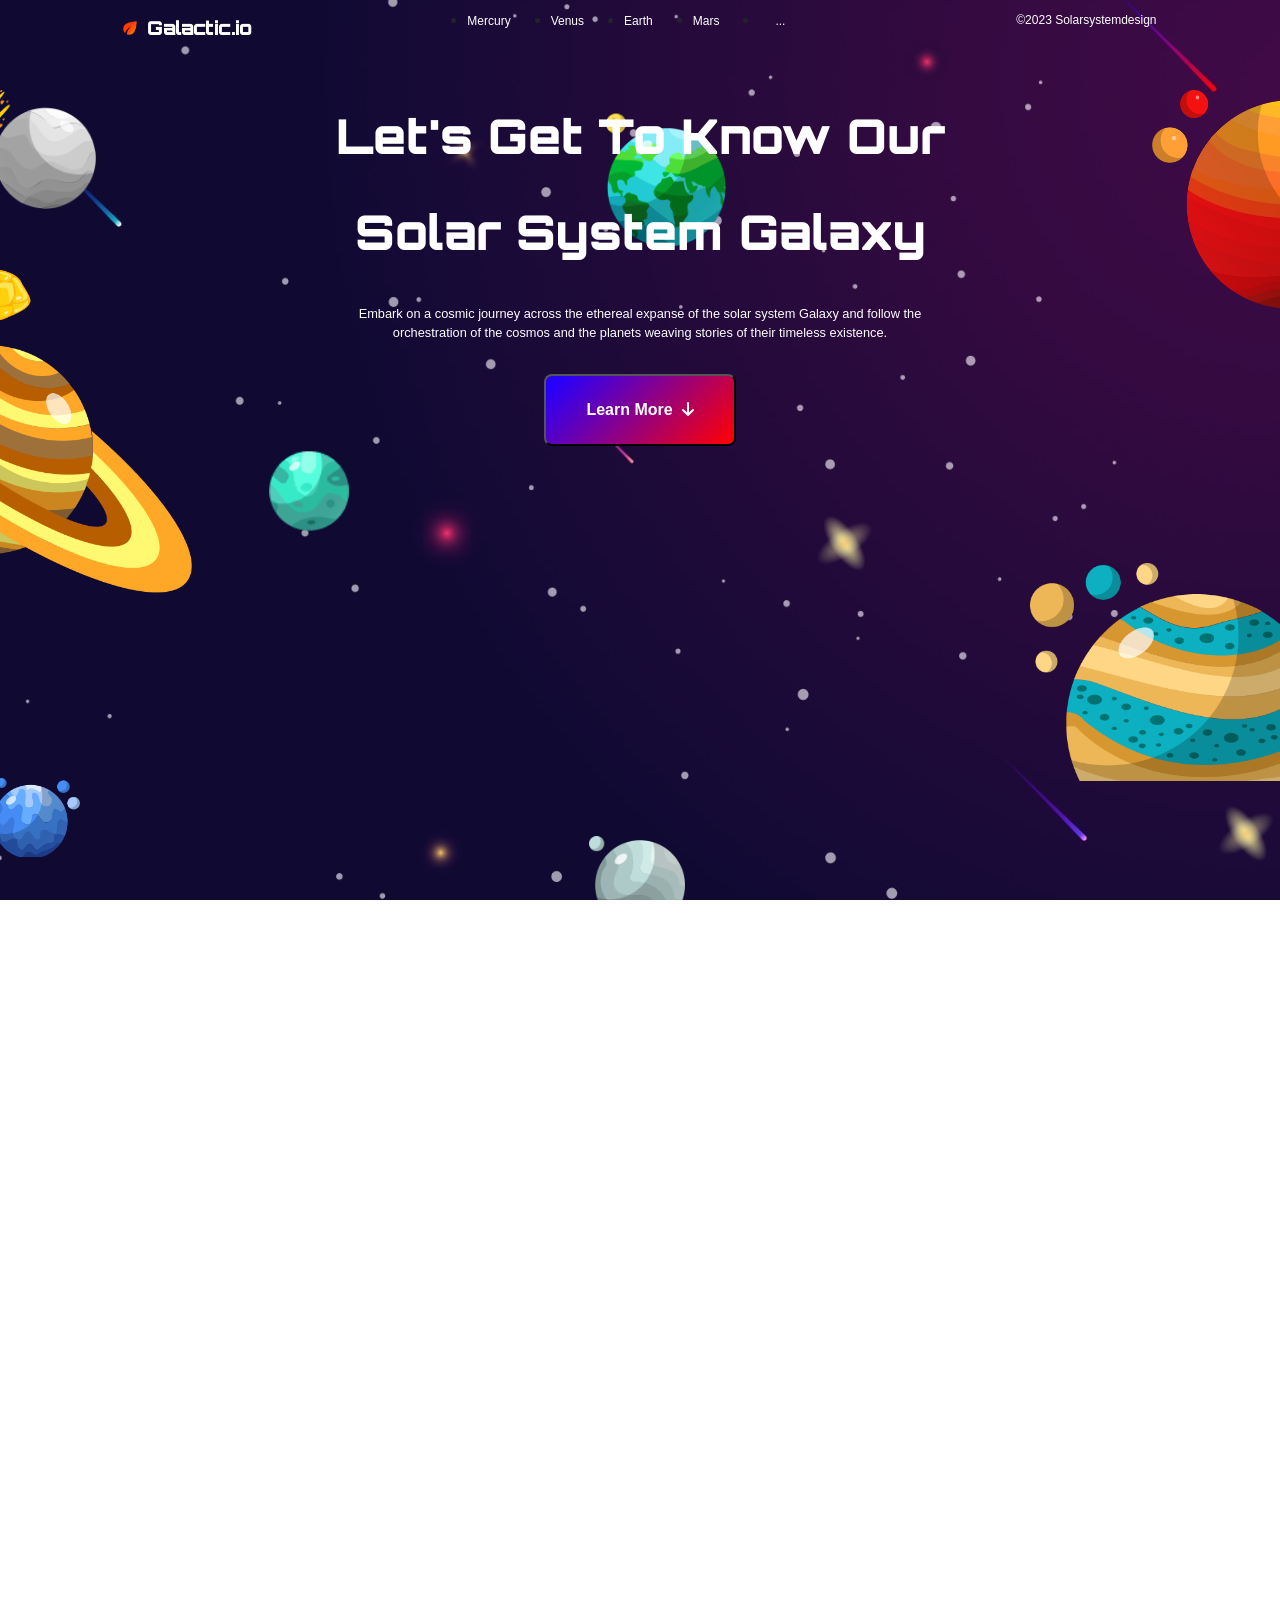
==== gdsc_project/index.html @ fe98d724 "Add files via upload" ====
<!DOCTYPE html>
<html lang="en">
<head>
    <meta charset="UTF-8">
    <meta name="viewport" content="width=device-width, initial-scale=1.0">
    <link rel="stylesheet" href="styles.css">
    <link rel="icon" href="logo.png">
    <!-- Required meta tags -->
    <meta charset="utf-8">
    <meta name="viewport" content="width=device-width, initial-scale=1, shrink-to-fit=no">
    <link
      href="https://fonts.googleapis.com/css?family=Orbitron"
      rel="stylesheet"/>
    <!-- Bootstrap CSS -->
    <link rel="stylesheet" href="https://stackpath.bootstrapcdn.com/bootstrap/4.3.1/css/bootstrap.min.css" integrity="sha384-ggOyR0iXCbMQv3Xipma34MD+dH/1fQ784/j6cY/iJTQUOhcWr7x9JvoRxT2MZw1T" crossorigin="anonymous">
    <link rel="stylesheet" href="https://cdnjs.cloudflare.com/ajax/libs/font-awesome/6.6.0/css/all.min.css" integrity="sha512-Kc323vGBEqzTmouAECnVceyQqyqdsSiqLQISBL29aUW4U/M7pSPA/gEUZQqv1cwx4OnYxTxve5UMg5GT6L4JJg==" crossorigin="anonymous" referrerpolicy="no-referrer" />
    <title>Galactic.io</title>
</head>
<body>
    <div class="container-fluid p-0">
        <div class="hero">
            <div class="header">
                <header>
                    <div class="navbar">
                        <nav class="navbar2">
                            <div class="logo">
                                <img src="logo.png" width="14" height="14" alt="">
                                <span id="navbar-brand">
                                    Galactic.io
                                </span>
                            </div>
                            <div class="nav-links2">
                                <ul class="nav-links">
                                    <li><a href="#mercury">Mercury</a></li>
                                    <li><a href="#venus">Venus</a></li>
                                    <li><a href="#earth">Earth</a></li>
                                    <li><a href="#mars">Mars</a></li>
                                    <li class="dropdown">
                                        <a href="#" class="dropbtn">...</a>
                                        <div class="dropdown-content">
                                            <a href="#jupiter">Jupiter</a>
                                            <a href="#saturn">Saturn</a>
                                            <a href="#uranus">Uranus</a>
                                            <a href="#Neptune">Neptune</a>
                                        </div>
                                    </li>
                                </ul>
                            </div>
                            <div class="nav-text">
                                <p>©2023 Solarsystemdesign</p>
                            </div>   
                        </nav>
                    </div>
                </header>
            </div>
            <div class="hero-content">
                <div class="middle-box">
                    <h1>Let's Get To Know Our Solar System Galaxy</h1>
                    <p>Embark on a cosmic journey across the ethereal expanse of the solar system Galaxy and follow the orchestration of the cosmos and the planets weaving stories of their timeless existence.
                    </p>
                </div>
                <button id="learn-more">
                    <a href="#sun">Learn More &nbsp;<i class="fa-solid fa-arrow-down"></i></a>
                </button>
            </div>
            <img src="../gdsc_project/hero_images/hero-mercury.png" alt="" class=" planet hero-mercury">
            <img src="../gdsc_project/hero_images/hero-saturn.png" alt="" class="planet hero-saturn">
            <img src="../gdsc_project/hero_images/hero-neptune.png" alt="" class="planet hero-neptune">
            <img src="../gdsc_project/hero_images/hero-venus.png" alt="" class="planet hero-venus">
            <img src="../gdsc_project/hero_images/hero-jupiter.png" alt="" class=" planet hero-jupiter">
            <img src="../gdsc_project/hero_images/hero-earth.png" alt="" class=" planet hero-earth">
            <img src="../gdsc_project/hero_images/hero-moon.png" alt="" class=" planet hero-moon">
            <img src="../gdsc_project/hero_images/hero-uranus.png" alt="" class="planet hero-uranus">
        </div>
        <div class="sun" id="sun">
            <div class="sun-content">
                <div class="sunimg">
                    <img src="../gdsc_project/sun/sun.png" alt="" id="sun-image">
                </div>
                <div class="sun-text">
                    <h1>.Sun</h1>

                    <p>The Sun is a huge, glowing ball of hot plasma at the centre of our solar system and provides the vital energy needed for life on Earth. This energy radiates outward in the form of light and heat, providing warmth and light to the entire solar system.</p>

                    <div class="suncards">
                        <div class="sun-card1">
                            <div class="suncard1img">
                                <img src="../gdsc_project/sun/suncard1img.png" alt="">
                            </div>
                            <div class="suncard1text">
                                <h5>Diameter</h5>
                                <h2>870,000 Miles </h2>
                            </div>
                        </div>
                        <div class="sun-card2">
                            <div class="suncard2img">
                                <img src="../gdsc_project/sun/suncard2img.png" alt="">
                            </div>
                            <div class="suncard2text">
                                <h5>Temperature</h5>
                                <h2> <i class="fa-solid fa-plus-minus"></i> 5,500° Celsius</h2>
    
                        </div>
                    </div>
                </div>
            </div>
        </div>

        <div class="mercury" id="mercury">
            <div class="mercury-img">
                <img src="../gdsc_project/mercury/mercury.png" alt="" id="merc_img">
            </div>
            <div class="mercury-content">
                <div class="merc-text">
                    <h1>1. Mercury</h1>
                    <p>Mercury is the closest planet to the Sun and is known for its extreme temperatures and barren, rocky surface. It is one of the four terrestrial planets in our solar system, characterized by their solid, rocky composition.</p>
                </div>
                <div class="merc-cards">
                    <div class="merc-card1">
                        <div class="merc-card1-img">
                            <img src="../gdsc_project/mercury/donut_large.png" alt="">
                        </div>
                        <div class="merc-card1-text">
                            <h5>Diameter</h5>
                            <h2> 3,032 </h2>
                            <h2> Miles </h2>
                        </div>
                    </div>
                    <div class="merc-card2">
                        <div class="merc-card1-img">
                            <img src="../gdsc_project/mercury/temp.png" alt="">
                        </div>
                        <div class="merc-card1-text">
                            <h5>Day Time Temperature</h5>
                            <h2><i class="fa-solid fa-plus-minus"></i> 430°</h2>
                            <h2> Celsius </h2>
                        </div>
                    </div>
                    <div class="merc-card3">
                        <div class="merc-card1-img">
                            <img src="../gdsc_project/mercury/night temp.png" alt="">
                        </div>
                        <div class="merc-card1-text">
                            <h5>Night Time Temperature</h5>
                            <h2>-180°</h2>
                            <h2> Celsius </h2>
                        </div>
                    </div>
                </div>
            </div>
        </div>
        <div class="venus" id="venus">
            <div class="venus-content">
                <div class="venus-text">
                    <h1>2. Venus</h1>
                    <p>Venus is often referred to as Earth's "sister planet" due to its similar size and composition, but it stands out with its extremely inhospitable environment</p>
                </div>
                <div class="venus-cards">
                    <div class="venus-card1">
                        <div class="venus-card1-img">
                            <img src="../gdsc_project/venus/donut_large.png" alt="">
                        </div>
                         <div class="venus-card1-text">
                            <h5>Diameter</h5>
                            <h2> 3,032 </h2>
                            <h2> Miles </h2>
                        </div>
                    </div>
                        <div class="venus-card2">
                            <div class="venus-card1-img">
                                <img src="../gdsc_project/venus/temp.png" alt="">
                            </div>
                            <div class="venus-card1-text">
                                <h5>Day Time Temperature</h5>
                                <h2><i class="fa-solid fa-plus-minus"></i> 430°</h2>
                                <h2> Celsius </h2>
                            </div>
                        </div>
                </div>
            </div>
            <div class="venusimg">
                <img src="../gdsc_project/venus/Venus.png" alt="" id="venus-img">
            </div>
        </div>
        <div class="earth" id="earth">
            <div class="earth-upper">
                <div class="earth-text">
                    <h1>3.Earth</h1>
                    <p>Earth is the third planet from the Sun and the only known planet to support life. Earth is the only planet known to harbor life. It's a diverse and dynamic world with a wide range of ecosystems, climates, and geological features.</p>
                </div>
                <div class="earth-card">
                    <div class="earth-card-img">
                        <img src="../gdsc_project/venus/donut_large.png" alt="">
                    </div>
                    <div class="venus-card1-text">
                        <h5>Diameter</h5>
                        <h2>7918</h2>
                        <h2> Miles </h2>
                    </div>
                </div>
            </div>
            <div class="earth-lower">
                <!-- <div class="rocket"> -->
                    
                <!-- </div> -->
                <div class="earth-moon">
                    <img src="../gdsc_project/earth/rocket.png" alt="" id="rocket">
                    <div class="moon">
                        <div class="moon-text">
                            <h3>Moon Planet</h3>
                        <p>Earth has one natural satellite, the Moon, which plays a role in stabilizing the planet's rotation and tides. The Moon's gravitational pull causes ocean tides to rise and fall.</p>
                        </div>
                        <div class="arrow">
                            <img src="../gdsc_project/earth/arrow.png" alt="">
                        </div>
                    </div>
                    <div class="earth-moon-img">
                        <img src="../gdsc_project/earth/earth.png" alt="">
                        <!-- <img src="../gdsc_project/earth/Group 5.png" alt=""> -->
                    </div>
                </div>
            </div>
        </div>

        <div class="mars" id="mars">
            <div class="mars-content">
                <div class="mars-text">
                    <h1>4.Mars</h1>
                    <p>Mars, often referred to as the "Red Planet," is the fourth planet from the Sun and has captivated human imagination for centuries with its reddish appearance and potential for hosting life.</p>
                </div>
                <div class="mars-moon">
                    <div class="mars-moon-img">
                        <img src="../gdsc_project/mars/mars.png" alt="">
                    </div>
                    <div class="mars-moon-text">
                        <div class="mars-arrow">
                            <img src="../gdsc_project/mars/arrow.png" alt="">
                        </div>
                        <div class="mars-moon-text2">
                            <h2>Martian Moons</h2>
                        <p>Mars has two small moons, Phobos and Deimos, which are irregularly shaped and thought to be captured asteroids.</p>
                        </div>
                        
                    </div>
                </div>
            </div>

            <div class="mars-cards">
                <div class="mars-card1">
                    <div class="mars-card1-img">
                        <img src="../gdsc_project/mars/donut_large.png" alt="">
                    </div>
                    <div class="mars-card1-text">
                        <h5>Diameter</h5>
                        <h2> 4,212 </h2>
                        <h2> Miles </h2>
                    </div>
                </div>
                <div class="mars-card2">
                    <div class="mars-card2-img">
                        <img src="../gdsc_project/mars/temp.png" alt="">
                    </div>
                    <div class="mars-card2-text">
                        <h5>Day Time Temperature</h5>
                        <h2><i class="fa-solid fa-plus-minus"></i> 20°</h2>
                        <h2> Celsius </h2>
                    </div>
                </div>
                <div class="mars-card3">
                    <div class="mars-card3-img">
                        <img src="../gdsc_project/mars/night temp.png" alt="">
                    </div>
                    <div class="mars-card3-text">
                        <h5>Night Time Temperature</h5>
                        <h2>-73°</h2>
                        <h2> Celsius </h2>
                    </div>
                </div>
            </div>
        </div>
        <div class="jupiter" id="jupiter">
            <div class="jupiter-content">
                <div class="jupiter-text">
                    <h1>5.Jupiter</h1>
                    <p>Jupiter, the largest planet in our solar system, is a gas giant known for its immense size, powerful storms, and numerous moons.</p>
                </div>
                <div class="jupiter-cards">
                    <div class="jupiter-card1">
                        <div class="jupiter-card1-img">
                          <img src="../gdsc_project/jupiter/donut_large.png" alt="">
                        </div>
                        <div class="jupiter-card1-text">
                            <h5>Diameter</h5>
                            <h2> 86,881 </h2>
                            <h2> Miles </h2>
                        </div>
                    </div>
                    <div class="jupiter-card2">
                        <div class="jupiter-card2-img">
                            <img src="../gdsc_project/jupiter/night temp.png" alt="">
                        </div>
                        <div class="jupiter-card2-text">
                            <h5>Night Time Temperature</h5>
                            <h2>-180°</h2>
                            <h2> Celsius </h2>
                        </div>
                    </div>
                </div>
            </div>
            <div class="jupiter-img">
                <img src="../gdsc_project/jupiter/jupiter.png" alt="" id="jupiter-image">
            </div>
        </div>
        <div class="saturn" id="saturn">
            <div class="saturn-img">
                <img src="../gdsc_project/saturn/Group 10.png" alt="" id="saturn-image">
            </div>
            <div class="saturn-content">
                <div class="saturn-text">
                    <h1>6.Saturn</h1>
                    <p> Saturn, often referred to as the "Ringed Planet," is known for its stunning system of rings that encircle the planet's equator. It's the sixth planet from the Sun and is one of the most visually distinctive objects in our solar system, with more than 80 known satellites.</p>
                </div>
                <div class="saturn-cards">
                    <div class="saturn-card1">
                        <div class="saturn-card1-img">
                          <img src="../gdsc_project/jupiter/donut_large.png" alt="">
                        </div>
                        <div class="jupiter-card1-text">
                            <h5>Diameter</h5>
                            <h2> 74,898 </h2>
                            <h2> Miles </h2>
                        </div>
                    </div>
                    <div class="saturn-card2">
                        <div class="saturn-card2-img">
                            <img src="../gdsc_project/jupiter/night temp.png" alt="">
                        </div>
                        <div class="saturn-card2-text">
                            <h5>Temperature</h5>
                            <h2>-139°</h2>
                            <h2> Celsius </h2>
                        </div>
                    </div>
                </div>
            </div>
        </div>
        <div class="uranus" id="uranus">
            <div class="uranus-content">
                <div class="uranus-text">
                    <h1>7.Uranus</h1>
                    <p>Uranus, often referred to as the "Ice Giant," is a unique and mysterious planet in our solar system. It stands out due to its distinct blue-green color and its unusual rotation axis.</p>
                </div>
                <div class="uranus-cards">
                    <div class="uranus-card1">
                        <div class="uranus-card1-img">
                          <img src="../gdsc_project/jupiter/donut_large.png" alt="">
                        </div>
                        <div class="uranus-card1-text">
                            <h5>Diameter</h5>
                            <h2> 31,518 </h2>
                            <h2> Miles </h2>
                        </div>
                    </div>
                    <div class="uranus-card2">
                        <div class="uranus-card2-img">
                            <img src="../gdsc_project/jupiter/night temp.png" alt="">
                        </div>
                        <div class="uranus-card2-text">
                            <h5>Temperature</h5>
                            <h2>-224°</h2>
                            <h2> Celsius </h2>
                        </div>
                    </div>
                </div>
            </div>
            <div class="uranus-img">
                <img src="../gdsc_project/uranus/uranus.png" alt="" id="uranus-image">
            </div>
        </div>
        
            <div class="neptune" id="neptune">
                <div class="neptune1">
                    <h1>8. Neptune</h1>
                    <p>Neptune, often called the "Blue Giant," is the eighth and farthest planet from the Sun in our solar system. It is a gas giant known for its striking blue color and turbulent atmosphere.</p>
                    <div class="neptune-cards">
                        <div class="neptune-card1">
                            <div class="neptune-card1-img">
                                <img src="../gdsc_project/jupiter/donut_large.png" alt="">
                            </div>
                            <div class="neptune-card1-text">
                                <h5>Diameter</h5>
                                <h2>30,775</h2>
                                <h2>Miles</h2>
                            </div>
                        </div>
                        <div class="neptune-card2">
                            <div class="neptune-card2-img">
                                <img src="../gdsc_project/jupiter/night temp.png" alt="">
                            </div>
                            <div class="neptune-card2-text">
                                <h5>Temperature</h5>
                                <h2>-218°</h2>
                                <h2>Celsius</h2>
                            </div>
                        </div>
                    </div>
                        <img src="../gdsc_project/neptune/Group 12.png" alt="" id="neptune-img">
                        <div class="footer-div">
                            <footer>
                                <img src="../gdsc_project/neptune/Group 16.png" alt="" id="nept-lower">
                                <div class="footer-data">
                                    <div class="footer-text">
                                        <h2>Join The Education Community</h2>
                                        <p>Join the Education Community today and be part of a movement that's transforming minds and shaping tomorrows.</p>
                                        <div class="email-div">
                                            <input type="email" placeholder="Enter your email" class="email-input">
                                            <button class="subscribe-button">Subscribe</button>
                                        </div>

                                        <div class="footer-nav">
                                            <div class="logo">
                                                <img src="logo.png" width="14" height="14" alt="">
                                                <span id="navbar-brand">
                                                    Galactic.io
                                                </span>
                                            </div>
                                            <div class="nav-links2">
                                                <ul class="nav-links">
                                                    <li><a href="#mercury">Mercury</a></li>
                                                    <li><a href="#venus">Venus</a></li>
                                                    <li><a href="#earth">Earth</a></li>
                                                    <li><a href="#mars">Mars</a></li>
                                                    <li><a href="#jupiter">Jupiter</a></li>
                                                    <li class="dropdown">
                                                        <a href="#" class="dropbtn">...</a>
                                                        <div class="dropdown-content">
                                                            <a href="#saturn">Saturn</a>
                                                            <a href="#uranus">Uranus</a>
                                                            <a href="#neptune">Neptune</a>
                                                        </div>
                                                    </li>
                                                </ul>
                                            </div>
                                            <div class="nav-text">
                                                <p>©2023 Solarsystemdesign</p>
                                            </div>
                                        </div>
                                    </div>
                                    
                                </div>
                            </footer>
                        </div>
                        
                </div>
            </div>
        
    </div>
    <script src="app.js"></script>
</body>
</html>
---- gdsc_project/styles.css ----
/* General styles */
* {
    margin: 0;
    padding: 0;
    box-sizing: border-box;
}

html, body {
    height: 100%;
    width: 100%;
    overflow-x: hidden;
}

body {
    font-family: Arial, sans-serif;
}

.container-fluid {
    padding: 0;
    margin: 0;
    width: 100%;
    background-image: url("backgroundimgmain.jpg");
    background-size: cover; /* Cover the entire section */
    background-position: center; /* Center the background image */
    background-repeat: no-repeat; /* Prevent the background from repeating */
    background-attachment: fixed; /* Fix the background image in place */
}

.hero {
    /* background-image: url("backgroundimgmain.jpg");
    background-size: cover; /* Cover the entire section 
    background-position: center; Center the background image */
    height: 100vh;
    width: 100vw;
    display: flex;
    flex-direction: column;
    position: relative; /* Ensure positioning context */
}

/* Navbar styling */
.navbar2 {
    display: flex;
    justify-content: space-around;
    align-items: center; /* Align items vertically centered */
    width: 100%;
}

.logo {
    display: flex;
    align-items: center;
}

.logo img {
    margin-right: 10px;
}

#navbar-brand {
    color: white;
    text-decoration: none;
    font-size: 1.2rem;
    font-family: "Orbitron", sans-serif;
    font-optical-sizing: auto;
    font-weight: 900;
    font-style: normal;
}

.nav-links {
    display: flex;
    gap: 40px;
}

.nav-links a {
    text-decoration: none;
    color: #ffffff;
    font-size: 0.75rem;
}

.nav-links a:hover {
    color: #29e6bd;
    text-decoration: double;
}

/* Dropdown styles */
.dropbtn {
    color: white;
    padding: 16px;
    font-size: 16px;
    border: none;
    cursor: pointer;
}

.dropdown-content {
    display: none;
    position: absolute;
    background-color: #f9f9f9;
    min-width: 160px;
    box-shadow: 0px 8px 16px 0px rgba(0,0,0,0.2);
    z-index: 1;
}

.dropdown-content a {
    color: black;
    padding: 12px 16px;
    text-decoration: none;
    display: block;
}

.dropdown-content a:hover {
    background-color: #f1f1f1;
}

.dropdown:hover .dropdown-content {
    display: block;
}

.nav-text {
    display: flex;
    align-items: center;
}

.nav-text p {
    font-family: 'Franklin Gothic Medium', 'Arial Narrow', Arial, sans-serif;
    font-weight: 500;
    font-size: 12px;
    line-height: 24px;
    color: white;
}

.hero-content {
    display: flex;
    flex-direction: column;
    text-align: center;
    justify-content: center;
    align-items: center;
    /* height: rem; Ensure the content takes the full height */
    /* width: 80rem; */
}

.middle-box {
    display: flex;
    flex-direction: column;
    align-items: center;
    text-align: center;
    gap: 1rem; /* Space between elements */
    width: 40rem;
    position: relative; /* Ensure positioning context for child elements */
    z-index: 2; /* Ensure content is above the background and planets */
    margin-top: 2rem;
}

.middle-box h1 {
    font-family: "Orbitron", sans-serif;
    font-weight: 900;
    font-size: 3rem;
    line-height: 6rem;
    color: #ffffff;
}

.middle-box p {
    color: white;
    max-width: 50rem; /* Limit the width of the paragraph */
    font-size: .8rem;
}

#learn-more {
    background: rgb(0, 0, 0);
    background: linear-gradient(315deg, #CD1013 1.19%, #FF0004 1.5%, #2500FF 94.46%);
    border-radius: 0.5rem;
    padding: 1.5rem 2rem;
    width: 12rem;
    height: 4.5rem;
    display: flex;
    align-items: center;
    justify-content: center;
    margin-top: 1rem;
}

#learn-more:hover {
    background: rgb(255, 0, 0);
    background: linear-gradient(315deg, #FF0004 1.19%, #CD1013 1.5%, #2500FF 94.46%);
}

#learn-more a {
    color: white;
    text-decoration: none;
    font-size: 1rem;
    font-weight: 600;
    transition: all 0.3s ease-in-out;
}

.planet {
    position: absolute;
    z-index: 1; /* Ensure planets are above the background but below the text */
}

.hero-mercury { top: 10%; left: 0%; width: 6rem; height: auto; }

.hero-saturn { top: 30%; left: 0%; width: 12rem; height: auto; }

.hero-neptune { top: 86.4%; left: 0%; width: 5rem; height: auto; }

.hero-venus { right: 0%; top: 10%; width: 8rem; height: auto; }

.hero-jupiter { top: 62.5%; right: 0%; width: 15.6rem; height: auto; }

.hero-earth { top: 20%; left: 52%; width: 7.5rem; height: auto; transform: translate(-50%, -50%);z-index: 0; }

.hero-moon { left: 46%; bottom: 0%; width: 6rem; height: auto; }

.hero-uranus{ left: 21%; top: 50%; width: 5rem; height: auto; }

.sun {
    height:max-content;
    width: 100vw;
    display: flex;
    flex-direction: column;
    position: relative;
}
.sun-content{
    display: flex;
    flex-direction: column;
    height:max-content;
    color: white;
}
#sun-image{
    width: 98.7vw;
    height: auto;
}

.sun-text{
    margin-left: 3rem;
    width: 60vw;
}

.sun-text h1{
    font-family: "Orbitron", sans-serif;
    font-weight: bold;
}
.sun-text h5{
    font-family: "Orbitron", sans-serif;
    font-weight: 500;
    font-size: 1rem;
}
.sun-card1 h5{
    text-align:justify;
    margin-left: 2.3rem;
}

.sun-card2 h5{
    text-align:justify;
    margin-left: 3.9rem;
}

.suncards{
    display: flex;
    gap: 2rem;
    /* justify-content: space-between;
    gap: 2rem;
    margin-top: 1rem; */
}

.sun-card1,.sun-card2{
    display: flex;
    background: radial-gradient(110.92% 172.47% at 91.09% 101.78%, #430E49 0.53%, #370D44 32.06%, #170B36 89.03%, #100A33 100%);
    border: 4px solid;
    border-image-source: radial-gradient(110.92% 172.47% at 91.09% 101.78%, #170B36 0%, #100A33 11.98%, #370D44 46.35%, #430E49 89.06%);
    border-radius: 20px;
    height: 8rem;
    width: 20rem;
    margin-bottom: 2rem;
    margin-right: 2rem;
    text-align: center;
    justify-content: space-around;
    padding: 0.5rem;
}



.suncards h2{
    font-family: "Orbitron", sans-serif;
    font-weight: bold;
    font-size: xx-large;
}

.suncard1img{
    margin-left: 1.5rem;
}
.suncard2img{
    margin-left: 2.5rem;
}

.mercury{
    margin-top: 3rem;
    display: grid;
    grid-template-columns: repeat(2,1fr);
    height: max-content;
    width: 100vw;
    justify-content: space-between;
    /* border: 2px solid plum; */
}
@media screen and (max-width:900px) {
    .mercury{
        grid-template-columns: 1fr;
    }
    .mercury-content{
        justify-self: center;
        width: 80vw;
    }
}

.mercury-content{
    /* background-color: green; */
    color: white;
    width: 50vw;
    display: flex;
    flex-direction: column;
}

@media screen and (max-width:900px) {
    .mercury-content{
        margin-top: 2rem;
        justify-self: center;
        width: 80vw;
    }
}

.merc-cards h2{
    font-family: "Orbitron", sans-serif;
    font-weight: bold;
    font-size: x-large;
}
.merc-card1,.merc-card2,.merc-card3{
    display: flex;
    background: radial-gradient(110.92% 172.47% at 91.09% 101.78%, #430E49 0.53%, #370D44 32.06%, #170B36 89.03%, #100A33 100%);
    border: 4px solid;
    border-image-source: radial-gradient(110.92% 172.47% at 91.09% 101.78%, #170B36 0%, #100A33 11.98%, #370D44 46.35%, #430E49 89.06%);
    border-radius: 20px;
    height: 7rem;
    width: 18rem;
    margin-bottom: 2rem;
    margin-right: 2rem;
    text-align: center;
    justify-content: space-around;
    padding: 0.5rem;
}

.merc-text h1{
    font-family: "Orbitron", sans-serif;
    font-weight: bold;
}
.mercury-content h5{
    font-family: "Orbitron", sans-serif;
    font-weight: 500;
    font-size: 0.8rem;
}
.sun-card1 h5{
    text-align:justify;
    margin-left: 2.3rem;
}

.sun-card2 h5{
    text-align:justify;
    margin-left: 3.9rem;
}
.merc-cards {
    display: grid;
    grid-template-rows: repeat(2, 1fr);
    grid-template-columns: repeat(2, 1fr);
}

@media screen and (min-width: 900px) and (max-width: 1223px) {
    .merc-cards {
        grid-template-rows: repeat(3, 1fr);
        grid-template-columns: 1fr;
        place-items: center;
    }
}

@media screen and (max-width: 768px) {
    .merc-cards {
        grid-template-rows: repeat(3, 1fr);
        grid-template-columns: 1fr;
        place-items: center;
    }
}

.venus{
    margin-top: 3rem;
    display: grid;
    grid-template-columns: repeat(2,1fr);
    height: max-content;
    width: 100vw;
    justify-content: space-between;
    /* border: 2px solid plum; */
}
@media screen and (max-width:590px) {
    .venus{
        grid-template-columns:1fr;
    }
    .venus-content{
        justify-self: center;
        width: 80vw;
        order: 2;
    }

    .venusimg{
        order: 1;
        align-self: start;
        justify-self: end;
        margin-bottom: 4rem;
    }
    /* #venus-img{
        width: 70vw;
        height: auto; not applying
    } */
}
.venus-content{
    /* background-color: green; */
    padding: 2rem;
    color: white;
    width: 50vw ;
}
.venus-text{
    margin-top: 4rem;
}
.venus-text h1{
    font-family: "Orbitron", sans-serif;
    font-weight: 900;
}
.venus-cards h5{
    font-family: "Orbitron", sans-serif;
    font-weight: 500;
    font-size: 0.8rem;
}

.venus-cards h2{
    font-family: "Orbitron", sans-serif;
    font-weight: bold;
    font-size: x-large;
}
#venus-img{
    height: auto;
    width: 50vw;
    /* right: 100%; */
}
.venusimg{
    /* position: absolute;
    top: 50%;
    transform: translateY(-50%); */
    align-self: start;
    justify-self: end;
    /* background-color: red; */
    width: 50vw;
    height: auto;
}
.venus-cards{
    display: grid;
    grid-template-rows: repeat(1, 1fr);
    grid-template-columns: repeat(2, 1fr);
    margin-top: 3rem;
}

.venus-card1,.venus-card2{
    display: flex;
    background: radial-gradient(110.92% 172.47% at 91.09% 101.78%, #430E49 0.53%, #370D44 32.06%, #170B36 89.03%, #100A33 100%);
    border: 4px solid;
    border-image-source: radial-gradient(110.92% 172.47% at 91.09% 101.78%, #170B36 0%, #100A33 11.98%, #370D44 46.35%, #430E49 89.06%);
    border-radius: 20px;
    height: 7rem;
    width: 16rem;
    margin-bottom: 2rem;
    margin-right: 2rem;
    text-align: center;
    justify-content: space-around;
    padding: 0.5rem;
}

@media screen and (max-width: 1150px) {
    .venus-cards{
        grid-template-rows: repeat(2, 1fr);
        grid-template-columns: repeat(1, 1fr);
        place-items: center;
    }
}

.earth{
    margin-top: 3rem;
    display: grid;
    grid-template-columns: repeat(1,1fr);
    /* grid-template-rows: repeat(2,1fr); */
    height: max-content;
    width: 100vw;
    /* justify-content: space-between; */
    /* border: 2px solid plum; */
    color: white;
    z-index: 1;
}

.earth-upper{
    display: grid;
    grid-template-columns: repeat(2,1fr);
    justify-content: space-around;
    color: white;
    padding: 4rem;
    height: max-content;
    margin-bottom: 5rem;
    /* background-color: green; */
}

.earth-card{
    display: flex;
    background: radial-gradient(110.92% 172.47% at 91.09% 101.78%, #430E49 0.53%, #370D44 32.06%, #170B36 89.03%, #100A33 100%);
    border: 4px solid;
    border-image-source: radial-gradient(110.92% 172.47% at 91.09% 101.78%, #170B36 0%, #100A33 11.98%, #370D44 46.35%, #430E49 89.06%);
    border-radius: 20px;
    height: 7rem;
    width: 17rem;
    margin-bottom: 2rem;
    margin-right: 2rem;
    text-align: center;
    justify-content: space-around;
    padding: 0.5rem;
    justify-self: center;
}

.earth-text h1{
    font-family: "Orbitron", sans-serif;
    font-weight: 900;
}
.earth-card h5{
    font-family: "Orbitron", sans-serif;
    font-weight: 500;
    font-size: 0.8rem;
}

.earth-card h2{
    font-family: "Orbitron", sans-serif;
    font-weight: bold;
    font-size: x-large;
}
.earth-lower{
    display: flex;
    height: max-content;
    position: relative;
    z-index: 2;
}
.moon-text{
    display: flex;
    flex-direction: column;
    
}
.moon-text h3{
    font-family: "Orbitron", sans-serif;
    font-weight: 900;
    align-self: flex-end;
}
/* .rocket{
    background-color: green;
    align-self: center;
} */
 .earth-moon{
    position: relative;
    z-index: 3;
 }
 #rocket{
    height: auto;
    width: auto;
    top: 40%;
    z-index: 4;
    position: absolute;
 }

.earth-moon{
    /* background-color: red; */
    display: flex;
    flex-direction: column;
}
.moon{
    /* background-color: green; */
    display: flex;
    justify-content: center;
    align-items: center;
    align-self: center;
    /* top: 1%; */
    position: absolute;
    width: 60vw;
    padding-left: 2rem;
    margin-bottom: 5rem;
}
.earth-moon-img{
    margin-top: 5rem;
    z-index: 5;
}
.arrow{
    /* top: 10%;
    right: 0%;
    position: absolute; */
    z-index: 6;
}

.mars{
    margin-top: 3rem;
    display: grid;
    grid-template-columns: 70% 30%;
    height: max-content;
    width: 100vw;
    gap: 5rem;
    /* border: 2px solid plum; */
    color: white;
    z-index: 1;
}

.mars-cards{
    display: grid;
    grid-template-rows: repeat(3, 1fr);
    grid-template-columns: repeat(1, 1fr);
    margin-top: 3rem;
}

.mars-card1,.mars-card2,.mars-card3{
    display: flex;
    background: radial-gradient(110.92% 172.47% at 91.09% 101.78%, #430E49 0.53%, #370D44 32.06%, #170B36 89.03%, #100A33 100%);
    border: 4px solid;
    border-image-source: radial-gradient(110.92% 172.47% at 91.09% 101.78%, #170B36 0%, #100A33 11.98%, #370D44 46.35%, #430E49 89.06%);
    border-radius: 20px;
    height: 7rem;
    width: 16rem;
    margin-bottom: 1rem;
    margin-right: 2rem;
    text-align: center;
    justify-content: space-around;
    padding: 0.8rem;
}

.mars-cards h5{
    font-family: "Orbitron", sans-serif;
    font-weight: 500;
    font-size: 0.8rem;
}

.mars-cards h2{
    font-family: "Orbitron", sans-serif;
    font-weight: bold;
    font-size: x-large;
}

.mars-moon{
    display: flex;
    position: relative;
}
.mars-moon-text{
     display: flex;
    align-self: center;
    gap: 1rem;
    position: absolute;
    top: 18%;
    left: 54%;
    text-align: start;
    /* background-color: green; */
}

.mars-text h1,.mars-moon-text h2{
    font-family: "Orbitron",sans-serif;
    font-weight: 900;
}

.mars p{
    font-size: 0.8rem;
}

.mars-text{
    padding: 4rem;
    margin: 1rem;
}

.jupiter{
    margin-top: 3rem;
    display: grid;
    grid-template-columns: 50% 50%;
    gap: 5rem;
    height: max-content;
    width: 100vw;
    justify-content: space-between;
    /* border: 2px solid plum; */
    color: #ffffff;
}

.jupiter h1{
    font-family: "Orbitron",sans-serif;
    font-weight: 900;
}

.jupiter-content{
    /* background-color: green; */
    padding: 5rem;
}
.jupiter-img{
    /* background-color: red; */
    display: flex;
    justify-content: flex-end;
}
#jupiter-img{ 
    width:80%;
    height: auto;
}

.jupiter-cards{
    display: grid;
    grid-template-rows: repeat(2, 1fr);
    grid-template-columns: repeat(1, 1fr);
    margin-top: 3rem;
}

.jupiter-card1,.jupiter-card2,.saturn-card1,.saturn-card2,.uranus-card1, .uranus-card2,.neptune-card1,.neptune-card2{
    display: flex;
    background: radial-gradient(110.92% 172.47% at 91.09% 101.78%, #430E49 0.53%, #370D44 32.06%, #170B36 89.03%, #100A33 100%);
    border: 4px solid;
    border-image-source: radial-gradient(110.92% 172.47% at 91.09% 101.78%, #170B36 0%, #100A33 11.98%, #370D44 46.35%, #430E49 89.06%);
    border-radius: 20px;
    height: 7rem;
    width: 16rem;
    margin-bottom: 1rem;
    margin-right: 2rem;
    text-align: center;
    justify-content: space-around;
    padding: 0.8rem;
}

.jupiter-cards h5{
    font-family: "Orbitron", sans-serif;
    font-weight: 500;
    font-size: 0.8rem;
}

.jupiter-cards h2{
    font-family: "Orbitron", sans-serif;
    font-weight: bold;
    font-size: x-large;
}

.saturn{
    margin-top: 3rem;
    display: grid;
    grid-template-columns: 40% 60%;
    gap: 5rem;
    height: max-content;
    width: 100vw;
    justify-content: space-between;
    /* border: 2px solid plum; */
    color: #ffffff;
}

.saturn-content{
    padding: 5rem;
}
.saturn-cards{
    margin-left: 3rem;
    gap: 3rem;
    /* margin-top: 2rem; */
    padding: 2rem;
    display: grid;
    place-items: center;
}

.saturn-cards h5{
    font-family: "Orbitron", sans-serif;
    font-weight: 500;
    font-size: 0.8rem;
}

.saturn-cards h2{
    font-family: "Orbitron", sans-serif;
    font-weight: bold;
    font-size: x-large;
}
.saturn-img{
    display: flex;
    align-items: center;
}
#saturn-image{
    width: 150%;
}
.saturn-text{
    padding: 3rem;
}
.saturn h1{
    font-family: "Orbitron", sans-serif;
    font-size: 3rem;
    font-weight: 900;
    text-align: end;
}

.uranus {
    margin-top: 3rem;
    display: grid;
    grid-template-columns: 1fr;
    grid-template-rows: auto auto;
    gap: 5rem;
    width: 100vw;
    /* border: 2px solid plum; */
    color: #ffffff;
}

.uranus-content {
    padding: 3rem;
    display: grid;
    grid-template-columns: 30% 70%;
}

.uranus-cards {
    padding: 2rem;
    display: grid;
    grid-template-columns: repeat(2, 1fr);
    place-items: center;
}

.uranus-cards h5 {
    font-family: "Orbitron", sans-serif;
    font-weight: 500;
    font-size: 0.8rem;
}

.uranus-cards h2 {
    font-family: "Orbitron", sans-serif;
    font-weight: bold;
    font-size: x-large;
}

.uranus-text {
    padding-top: 2rem;
}

.uranus-text h1 {
    font-family: "Orbitron", sans-serif;
    font-size: 3rem;
    font-weight: 900;
    text-align: start;
}

.uranus-img {
    display: flex;
    justify-content: flex-end;
    align-items: center;
    width: 100%;
    height: auto;
    overflow: hidden;
    box-sizing: border-box;
}

#uranus-image {
    max-width: 100%;
    height: auto; 
    object-fit: contain;
}

.neptune{
    margin-top: 3rem;
    display: grid;
    grid-template-columns: 1fr;
    gap: 5rem;
    width: 100vw;
    /* border: 2px solid plum; */
    color: #ffffff;
    position: relative;
}

.neptune h1{
    font-family: "Orbitron", sans-serif;
    font-size: 3rem;
    font-weight: 900;
    text-align: center;
    margin-top: 2rem;
}

.neptune p{
    padding-left: 2rem;
    padding-right: 2rem;
    font-weight: 500;
    font-size: 0.9rem;
    margin-top: 1rem;
    text-align: center;
}
.neptune-cards {
    padding: 2rem;
    display: grid;
    grid-template-columns: repeat(2, 1fr);
    place-items: center;
}

.neptune-cards h5 {
    font-family: "Orbitron", sans-serif;
    font-weight: 500;
    font-size: 0.8rem;
}

.neptune-cards h2 {
    font-family: "Orbitron", sans-serif;
    font-weight: bold;
    font-size: x-large;
}

#neptune-img{
    /* position: absolute; */
    width: 90%;
    top: 0%;
}

#nept-lower{
    width: 94.5%;
}
.footer-div{
    display: flex;
    justify-content: center;
    position: relative;
}
.footer-data{
    background-color: rgba(30, 30, 30, 1);
    width: 80%;
    border-radius: 1.5rem;
    height: max-content;
    padding: 2rem;
    justify-self: center;
    position: absolute;
    left: 10%;
    bottom: 12%;
}

.footer-text{
    margin: 1rem;
    display: flex;
    flex-direction: column;
    justify-content: center;
    align-items: center;
}

.footer-data h2{
    text-align: center;
    font-family: "Orbitron", sans-serif;
    font-weight: 900;
    font-size: xx-large;
}

.email-div{
    display: flex;
    align-items: center;
    border-radius: 30px;
    overflow: hidden;
    width: 50%;
    margin-top: 3rem;
    box-shadow: 0 4px 8px rgba(0, 0, 0, 0.1);
    /* justify-self: center; */
}

.email-input{
    border: none;
    padding: 10px 15px;
    font-size: 16px;
    outline: none;
    flex: 1;
}

.subscribe-button{
    background: linear-gradient(45deg, #ff005e, #ff00ff);
    border: none;
    color: white;
    padding: 10px 20px;
    font-size: 16px;
    cursor: pointer;
    outline: none;
    display: flex;
    align-items: center;
    border-radius: 0 30px 30px 0;
    transition: background 0.3s ease;
}

.subscribe-button:hover {
    background: linear-gradient(45deg, #ff00ff, #ff005e);
}

.subscribe-button::after {
    content: "→";
    margin-left: 10px;
    font-size: 16px;
}

.footer-nav{
    display: flex;
    justify-content: space-around;
    align-items: center; /* Align items vertically centered */
    width: 100%;
    margin-top: 4rem;
}
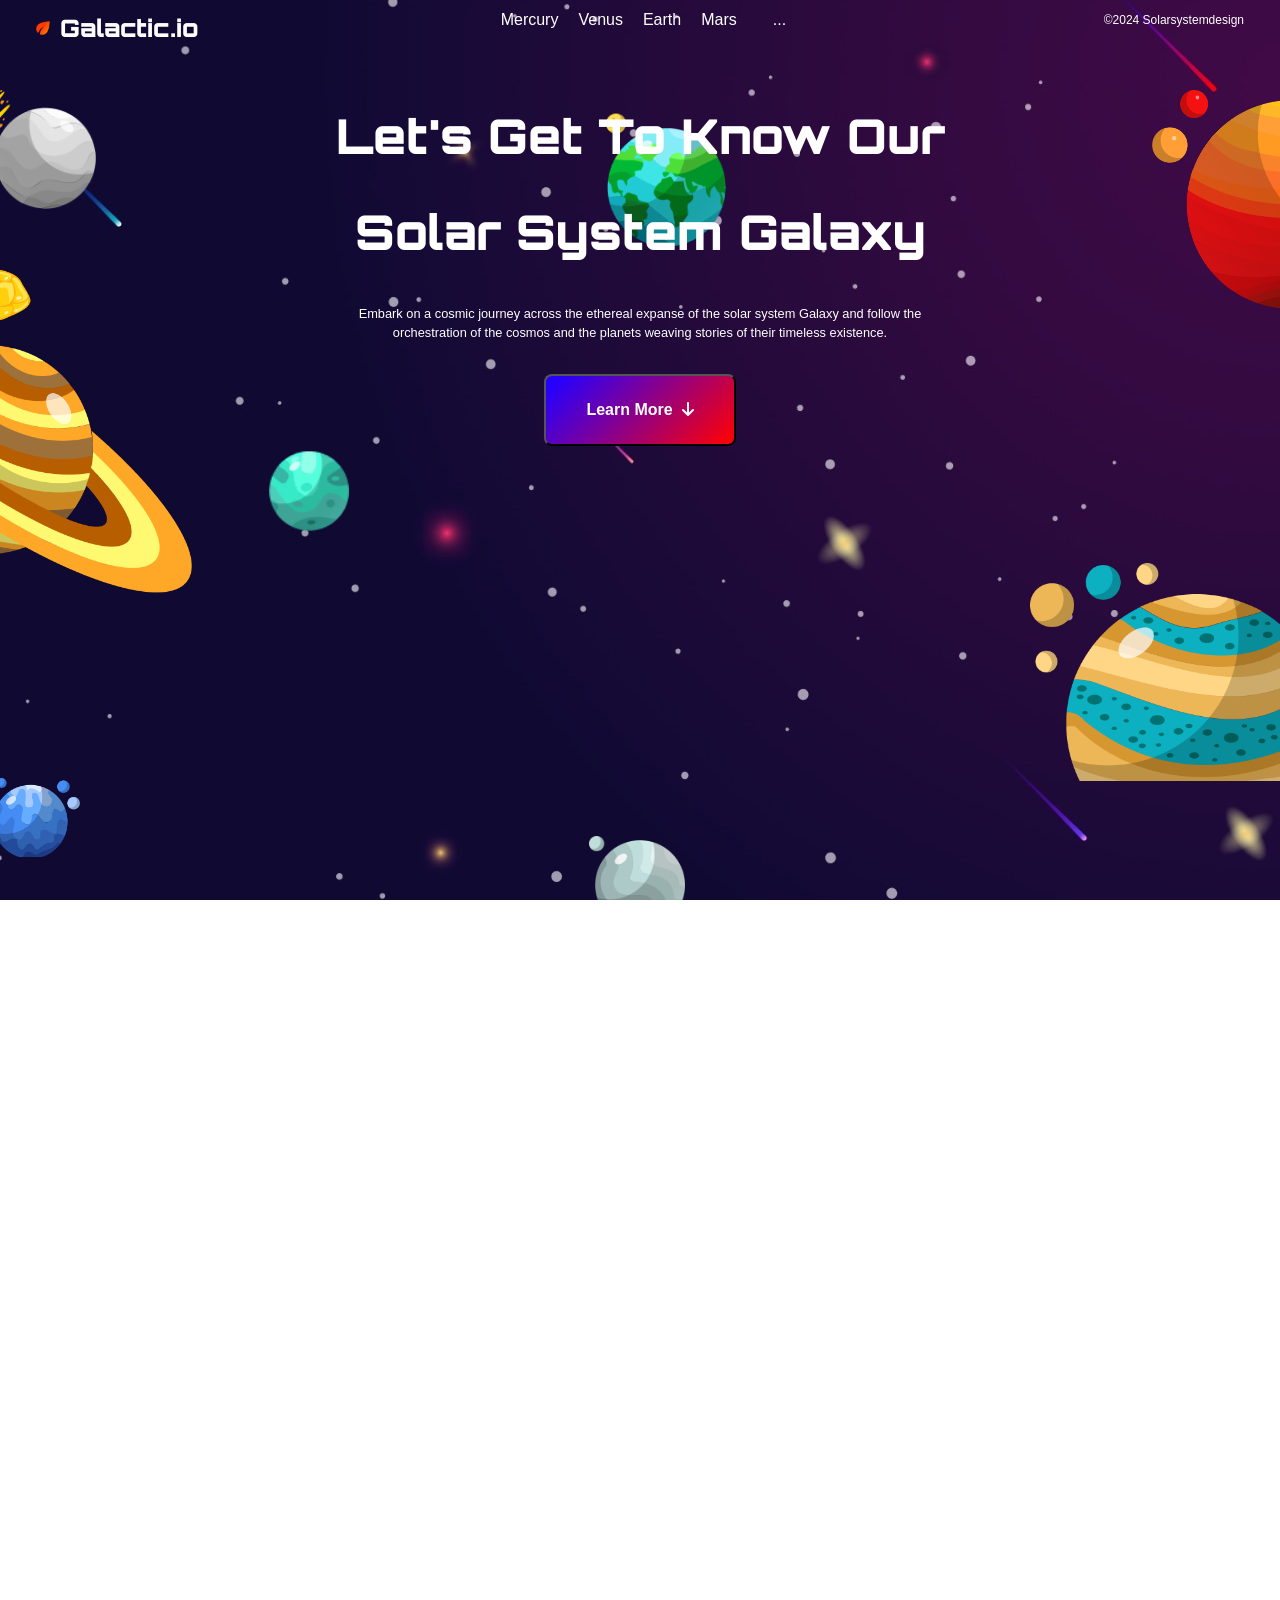
==== commit 6e5173cf: "Add files via upload" ====
--- a/gdsc_project/index.html
+++ b/gdsc_project/index.html
@@ -23,34 +23,39 @@
                 <header>
                     <div class="navbar">
                         <nav class="navbar2">
-                            <div class="logo">
-                                <img src="logo.png" width="14" height="14" alt="">
-                                <span id="navbar-brand">
-                                    Galactic.io
-                                </span>
-                            </div>
-                            <div class="nav-links2">
-                                <ul class="nav-links">
-                                    <li><a href="#mercury">Mercury</a></li>
-                                    <li><a href="#venus">Venus</a></li>
-                                    <li><a href="#earth">Earth</a></li>
-                                    <li><a href="#mars">Mars</a></li>
-                                    <li class="dropdown">
-                                        <a href="#" class="dropbtn">...</a>
-                                        <div class="dropdown-content">
-                                            <a href="#jupiter">Jupiter</a>
-                                            <a href="#saturn">Saturn</a>
-                                            <a href="#uranus">Uranus</a>
-                                            <a href="#Neptune">Neptune</a>
-                                        </div>
-                                    </li>
-                                </ul>
-                            </div>
-                            <div class="nav-text">
-                                <p>©2023 Solarsystemdesign</p>
-                            </div>   
+                          <div class="logo">
+                            <img src="logo.png" width="14" height="14" alt="">
+                            <span id="navbar-brand">Galactic.io</span>
+                          </div>
+                          <div class="menu-toggle" id="mobile-menu">
+                            <span class="bar"></span>
+                            <span class="bar"></span>
+                            <span class="bar"></span>
+                          </div>
+                          <div class="nav-links2" id="nav-links">
+                            <ul class="nav-links">
+                              <li><a href="#mercury">Mercury</a></li>
+                              <li><a href="#venus">Venus</a></li>
+                              <li><a href="#earth">Earth</a></li>
+                              <li><a href="#mars">Mars</a></li>
+                              <li class="dropdown">
+                                <a href="#" class="dropbtn">...</a>
+                                <div class="dropdown-content">
+                                  <a href="#jupiter">Jupiter</a>
+                                  <a href="#saturn">Saturn</a>
+                                  <a href="#uranus">Uranus</a>
+                                  <a href="#neptune">Neptune</a>
+                                </div>
+                              </li>
+                            </ul>
+                          </div>
+                          <div class="nav-text">
+                            <p>©2024 Solarsystemdesign</p>
+                          </div>   
                         </nav>
-                    </div>
+                      </div>
+                      
+                    
                 </header>
             </div>
             <div class="hero-content">
@@ -85,21 +90,22 @@
                     <div class="suncards">
                         <div class="sun-card1">
                             <div class="suncard1img">
-                                <img src="../gdsc_project/sun/suncard1img.png" alt="">
+                                <img src="../gdsc_project/sun/suncard1img.png" alt="" id="sun-card1-img">
                             </div>
                             <div class="suncard1text">
                                 <h5>Diameter</h5>
-                                <h2>870,000 Miles </h2>
+                                <h2>870,000</h2>
+                                <h2>Miles</h2>
                             </div>
                         </div>
                         <div class="sun-card2">
                             <div class="suncard2img">
-                                <img src="../gdsc_project/sun/suncard2img.png" alt="">
+                                <img src="../gdsc_project/sun/suncard2img.png" alt="" id="sun-card2-img">
                             </div>
                             <div class="suncard2text">
                                 <h5>Temperature</h5>
-                                <h2> <i class="fa-solid fa-plus-minus"></i> 5,500° Celsius</h2>
-    
+                                <h2> <i class="fa-solid fa-plus-minus"></i> 5,500°</h2>
+                                <h2>Celcius</h2>
                         </div>
                     </div>
                 </div>
@@ -167,7 +173,7 @@
                         </div>
                     </div>
                         <div class="venus-card2">
-                            <div class="venus-card1-img">
+                            <div class="venus-card2-img">
                                 <img src="../gdsc_project/venus/temp.png" alt="">
                             </div>
                             <div class="venus-card1-text">
@@ -200,9 +206,6 @@
                 </div>
             </div>
             <div class="earth-lower">
-                <!-- <div class="rocket"> -->
-                    
-                <!-- </div> -->
                 <div class="earth-moon">
                     <img src="../gdsc_project/earth/rocket.png" alt="" id="rocket">
                     <div class="moon">
@@ -211,11 +214,11 @@
                         <p>Earth has one natural satellite, the Moon, which plays a role in stabilizing the planet's rotation and tides. The Moon's gravitational pull causes ocean tides to rise and fall.</p>
                         </div>
                         <div class="arrow">
-                            <img src="../gdsc_project/earth/arrow.png" alt="">
+                            <img src="../gdsc_project/earth/arrow.png" alt="" id="arrow">
                         </div>
                     </div>
                     <div class="earth-moon-img">
-                        <img src="../gdsc_project/earth/earth.png" alt="">
+                        <img src="../gdsc_project/earth/earth.png" alt="" id="earthimg">
                         <!-- <img src="../gdsc_project/earth/Group 5.png" alt=""> -->
                     </div>
                 </div>
@@ -230,7 +233,7 @@
                 </div>
                 <div class="mars-moon">
                     <div class="mars-moon-img">
-                        <img src="../gdsc_project/mars/mars.png" alt="">
+                        <img src="../gdsc_project/mars/mars.png" alt="" id="mars-img">
                     </div>
                     <div class="mars-moon-text">
                         <div class="mars-arrow">
@@ -248,7 +251,7 @@
             <div class="mars-cards">
                 <div class="mars-card1">
                     <div class="mars-card1-img">
-                        <img src="../gdsc_project/mars/donut_large.png" alt="">
+                        <img src="../gdsc_project/mars/donut_large.png" alt="" id="mars-card1-img">
                     </div>
                     <div class="mars-card1-text">
                         <h5>Diameter</h5>
@@ -258,7 +261,7 @@
                 </div>
                 <div class="mars-card2">
                     <div class="mars-card2-img">
-                        <img src="../gdsc_project/mars/temp.png" alt="">
+                        <img src="../gdsc_project/mars/temp.png" alt="" id="mars-card2-img">
                     </div>
                     <div class="mars-card2-text">
                         <h5>Day Time Temperature</h5>
@@ -268,7 +271,7 @@
                 </div>
                 <div class="mars-card3">
                     <div class="mars-card3-img">
-                        <img src="../gdsc_project/mars/night temp.png" alt="">
+                        <img src="../gdsc_project/mars/night temp.png" alt="" id="mars-card3-img">
                     </div>
                     <div class="mars-card3-text">
                         <h5>Night Time Temperature</h5>
@@ -420,30 +423,33 @@
                                         <div class="footer-nav">
                                             <div class="logo">
                                                 <img src="logo.png" width="14" height="14" alt="">
-                                                <span id="navbar-brand">
-                                                    Galactic.io
-                                                </span>
-                                            </div>
-                                            <div class="nav-links2">
+                                                <span id="navbar-brand">Galactic.io</span>
+                                              </div>
+                                              <div class="menu-toggle" id="mobile-menu">
+                                                <span class="bar"></span>
+                                                <span class="bar"></span>
+                                                <span class="bar"></span>
+                                              </div>
+                                              <div class="nav-links2" id="nav-links">
                                                 <ul class="nav-links">
-                                                    <li><a href="#mercury">Mercury</a></li>
-                                                    <li><a href="#venus">Venus</a></li>
-                                                    <li><a href="#earth">Earth</a></li>
-                                                    <li><a href="#mars">Mars</a></li>
-                                                    <li><a href="#jupiter">Jupiter</a></li>
-                                                    <li class="dropdown">
-                                                        <a href="#" class="dropbtn">...</a>
-                                                        <div class="dropdown-content">
-                                                            <a href="#saturn">Saturn</a>
-                                                            <a href="#uranus">Uranus</a>
-                                                            <a href="#neptune">Neptune</a>
-                                                        </div>
-                                                    </li>
+                                                  <li><a href="#mercury">Mercury</a></li>
+                                                  <li><a href="#venus">Venus</a></li>
+                                                  <li><a href="#earth">Earth</a></li>
+                                                  <li><a href="#mars">Mars</a></li>
+                                                  <li class="dropdown">
+                                                    <a href="#" class="dropbtn">...</a>
+                                                    <div class="dropdown-content">
+                                                      <a href="#jupiter">Jupiter</a>
+                                                      <a href="#saturn">Saturn</a>
+                                                      <a href="#uranus">Uranus</a>
+                                                      <a href="#neptune">Neptune</a>
+                                                    </div>
+                                                  </li>
                                                 </ul>
-                                            </div>
-                                            <div class="nav-text">
-                                                <p>©2023 Solarsystemdesign</p>
-                                            </div>
+                                              </div>
+                                              <div class="nav-text">
+                                                <p>©2024 Solarsystemdesign</p>
+                                              </div>   
                                         </div>
                                     </div>
                                     
--- a/gdsc_project/styles.css
+++ b/gdsc_project/styles.css
@@ -40,91 +40,138 @@
 /* Navbar styling */
 .navbar2 {
     display: flex;
-    justify-content: space-around;
-    align-items: center; /* Align items vertically centered */
+    justify-content: space-between;
+    align-items: center;
     width: 100%;
-}
-
-.logo {
+    padding: 0 20px;
+  }
+  
+  .logo {
     display: flex;
     align-items: center;
-}
-
-.logo img {
+  }
+  
+  .logo img {
     margin-right: 10px;
-}
-
-#navbar-brand {
+  }
+  
+  #navbar-brand {
     color: white;
     text-decoration: none;
-    font-size: 1.2rem;
-    font-family: "Orbitron", sans-serif;
-    font-optical-sizing: auto;
+    font-size: 1.5rem;
+    font-family: "Orbitron", sans-serif;
     font-weight: 900;
-    font-style: normal;
-}
-
-.nav-links {
-    display: flex;
-    gap: 40px;
-}
-
-.nav-links a {
+  }
+  
+  .nav-links {
+    display: flex;
+    gap: 20px;
+    list-style: none;
+  }
+  
+  .nav-links a {
     text-decoration: none;
     color: #ffffff;
-    font-size: 0.75rem;
-}
-
-.nav-links a:hover {
+    font-size: 1rem;
+  }
+  
+  .nav-links a:hover {
     color: #29e6bd;
     text-decoration: double;
-}
-
-/* Dropdown styles */
-.dropbtn {
+  }
+  
+  /* Dropdown styles */
+  .dropbtn {
     color: white;
     padding: 16px;
     font-size: 16px;
     border: none;
     cursor: pointer;
-}
-
-.dropdown-content {
+  }
+  
+  .dropdown-content {
     display: none;
     position: absolute;
     background-color: #f9f9f9;
     min-width: 160px;
     box-shadow: 0px 8px 16px 0px rgba(0,0,0,0.2);
     z-index: 1;
-}
-
-.dropdown-content a {
+  }
+  
+  .dropdown-content a {
     color: black;
     padding: 12px 16px;
     text-decoration: none;
     display: block;
-}
-
-.dropdown-content a:hover {
+  }
+  
+  .dropdown-content a:hover {
     background-color: #f1f1f1;
-}
-
-.dropdown:hover .dropdown-content {
+  }
+  
+  .dropdown:hover .dropdown-content {
     display: block;
-}
-
-.nav-text {
+  }
+  
+  .nav-text {
     display: flex;
     align-items: center;
-}
-
-.nav-text p {
+  }
+  
+  .nav-text p {
     font-family: 'Franklin Gothic Medium', 'Arial Narrow', Arial, sans-serif;
     font-weight: 500;
     font-size: 12px;
     line-height: 24px;
     color: white;
-}
+  }
+  
+  /* Mobile menu button */
+  .menu-toggle {
+    display: none;
+    flex-direction: column;
+    cursor: pointer;
+  }
+  
+  .menu-toggle .bar {
+    height: 3px;
+    width: 25px;
+    margin: 4px 0;
+    background-color: white;
+  }
+  
+  /* Media Query for Mobile Devices */
+  @media (max-width: 768px) {
+    .nav-links2 {
+      display: none;
+      flex-direction: column;
+      width: 100%;
+      position: absolute;
+      top: 100%;
+      left: 0;
+      z-index: 1;
+    }
+  
+    .nav-links {
+      flex-direction: column;
+      align-items: center;
+      width: 100%;
+    }
+  
+    .nav-links li {
+      width: 100%;
+      text-align: center;
+    }
+  
+    .menu-toggle {
+      display: flex;
+    }
+  
+    .nav-links2.show {
+      display: flex;
+    }
+  }
+  
 
 .hero-content {
     display: flex;
@@ -209,6 +256,140 @@
 
 .hero-uranus{ left: 21%; top: 50%; width: 5rem; height: auto; }
 
+@media screen and (min-width: 1440px){
+    .hero-jupiter { top: 59.6%; right: 0%; width:22rem; height: auto; }
+
+    .hero-mercury { top: 7%; left: 0%; width: 8rem; height: auto; }
+
+    .hero-saturn { top: 30%; left: 0%; width: 15rem; height: auto; }
+
+    .hero-neptune { top: 83.6%; left: 0%; width: 8rem; height: auto; }
+
+    .hero-venus { right: 0%; top: 9%; width: 14rem; height: auto; }
+
+    .hero-earth { top: 20%; left: 52%; width: 7.5rem; height: auto; transform: translate(-50%, -50%);z-index: 0; }
+
+    .hero-moon { left: 44%; bottom: 0%; width: 15%; height: auto; }
+
+    .hero-uranus{ left: 27%; top: 50%; width: 5rem; height: auto; }
+
+    #learn-more {
+        padding: 1.5rem 2rem;
+        width: 14rem;
+        height: 6rem;
+        display: flex;
+        align-items: center;
+        justify-content: center;
+        margin-top: 1rem;
+    }
+
+    .middle-box p {
+        max-width: 60rem; /* Limit the width of the paragraph */
+        font-size: 1rem;
+    }
+
+    .middle-box h1 {
+        font-size: 4rem;
+        line-height: 6rem;
+    }
+
+}
+
+@media screen and (max-width: 1024px){
+    .hero-jupiter { top: 66%; right: 0%; width:25%; height: auto; }
+
+    .hero-saturn { top: 30%; left: 0%; width: 18%; height: auto; }
+
+    .hero-venus { right: 0%; top: 10%; width: 16%; height: auto; }
+
+    .hero-neptune { top: 84.5%; left: 0%; width: 10%; height: auto; }
+
+    .hero-uranus{ left: 24%; top: 45%; width: 9%; height: auto; }
+
+    .hero-moon { left: 43%; bottom: 0%; width: 15%; height: auto; }
+
+    .earth-card{
+        width: 4rem;
+    }
+
+}
+
+@media screen and (max-width:768px){
+    .hero-saturn { top: 35%; left: 0%; width: 15%; height: auto; }
+
+    .hero-moon { left: 43%; bottom: 0%; width: 11%; height: auto; }
+
+    .hero-jupiter { top: 68.5%; right: 0%; width:23%; height: auto; }
+
+    .hero-venus { right: 0%; top: 10%; width: 14%; height: auto; }
+
+    .hero-mercury { top: 7%; left: 0%; width: 10%; height: auto; }
+
+    .hero-earth { top: 20%; left: 52%; width: 12%; height: auto; transform: translate(-50%, -50%);z-index: 0; }
+
+    #learn-more {
+        padding: 1.5rem 2rem;
+        width: 11rem;
+        height: 5rem;
+        display: flex;
+        align-items: center;
+        justify-content: center;
+        margin-top: 1rem;
+    }
+
+    .middle-box p {
+        max-width: 60rem; /* Limit the width of the paragraph */
+        font-size: 0.8rem;
+    }
+
+    .middle-box h1 {
+        font-size: 2.5rem;
+        line-height: 4rem;
+    }
+
+    .middle-box{
+        width: 35rem;
+    }
+}
+
+@media screen and (max-width: 426px){
+    .middle-box{
+        width: 15rem;
+    }
+
+    .middle-box h1 {
+        font-size: 1.5rem;
+        line-height: 3rem;
+    }
+
+    .middle-box p {
+        max-width: 60rem; /* Limit the width of the paragraph */
+        font-size: 0.6rem;
+    }
+
+    #learn-more {
+        padding: 1rem 1rem;
+        width: 9rem;
+        height: 4rem;
+        display: flex;
+        align-items: center;
+        justify-content: center;
+        margin-top: 1rem;
+    }
+    #learn-more a {
+        font-size: 0.8rem;
+    }
+
+    .hero-jupiter { top: 82.5%; right: 0%; width:23%; height: auto; }
+
+    .hero-neptune { top: 89%; left: 0%; width: 13%; height: auto; }
+
+    .hero-mercury { top: 9%; left: 0%; width: 10%; height: auto; }
+
+    #navbar-brand{
+        font-size: large;
+    }
+}
 .sun {
     height:max-content;
     width: 100vw;
@@ -247,7 +428,7 @@
 }
 
 .sun-card2 h5{
-    text-align:justify;
+    text-align:center;
     margin-left: 3.9rem;
 }
 
@@ -270,16 +451,18 @@
     margin-bottom: 2rem;
     margin-right: 2rem;
     text-align: center;
-    justify-content: space-around;
+    justify-content: space-between;
     padding: 0.5rem;
 }
 
-
+.sun-card1 h2{
+    margin-left: 2rem;
+}
 
 .suncards h2{
     font-family: "Orbitron", sans-serif;
     font-weight: bold;
-    font-size: xx-large;
+    font-size: x-large;
 }
 
 .suncard1img{
@@ -287,6 +470,52 @@
 }
 .suncard2img{
     margin-left: 2.5rem;
+}
+
+@media screen and (max-width:768px){
+    .sun p{
+        font-size: 0.8rem;
+    }
+
+    .sun h2{
+        font-size: 1.2rem;
+        text-align: center;
+    }
+
+    .sun-card1,.sun-card2{
+        height: 6rem;
+        width: 16rem;
+    }
+
+    #sun-card1-img{
+        width: 180%;
+        height: auto;
+        margin-right: 2rem;
+    }
+    #sun-card2-img{
+        width: 150%;
+        height: auto;
+        margin-right: 1rem;
+    }
+}
+
+@media screen and (max-width:426px){
+    .suncards{
+        display: grid;
+        grid-template-columns: repeat(1,1fr);
+        grid-template-rows: repeat(2,1fr);
+    }
+
+    #sun-card1-img{
+        width: 70%;
+        height: auto;
+        margin-right: 1rem;
+    }
+    #sun-card2-img{
+        width: 150%;
+        height: auto;
+        margin-right: 1rem;
+    }
 }
 
 .mercury{
@@ -384,6 +613,13 @@
     }
 }
 
+@media screen and (max-width: 426px) {
+    #merc_img{
+        width: 100%;
+        height: auto;
+    }
+}
+
 .venus{
     margin-top: 3rem;
     display: grid;
@@ -480,6 +716,13 @@
         grid-template-rows: repeat(2, 1fr);
         grid-template-columns: repeat(1, 1fr);
         place-items: center;
+    }
+}
+
+@media screen and (max-width: 426px) {
+    #venus-img{
+        width: 120%;
+        height: auto;
     }
 }
 
@@ -598,6 +841,60 @@
     z-index: 6;
 }
 
+@media screen and (max-width: 1024px) {
+    .earth-upper{
+        display: grid;
+        grid-template-columns: 40% 60%;
+    }
+
+    #earthimg{
+        width: 100%;
+        height: auto;
+    }
+}
+
+@media screen and (max-width:426px){
+    .earth-upper{
+        grid-template-columns: repeat(1,1fr);
+        margin-bottom: 3rem;
+    }
+
+    .earth-card{
+        margin-top: 2rem;
+        width: 13rem;
+        height: 6rem;
+    }
+
+    .earth-card h2{
+        font-size: large;
+    }
+
+    .earth-card img{
+        width: 80%;
+    }
+
+    .moon-text{
+        width: 30rem;
+    }
+
+    .moon-text p{
+        font-size: 0.6rem;
+    }
+
+    #rocket{
+        display: none;
+    }
+    #arrow{
+        width: 130%;
+    }
+
+    .moon{
+        width: 70vw;
+        margin-right: 2rem;
+        margin-bottom: 3rem;
+    }
+}
+
 .mars{
     margin-top: 3rem;
     display: grid;
@@ -673,6 +970,58 @@
     margin: 1rem;
 }
 
+@media screen and (max-width: 1024px){
+    .mars{
+        grid-template-columns: 60% 40%;
+    }
+
+    #mars-img{
+        width: 70%;
+        height: auto;
+    }
+    
+}
+
+@media screen and (max-width:768px){
+    .mars-card1,.mars-card2,.mars-card3{
+        width: 14rem;
+        height: 6rem;
+    }
+
+    #mars-card1-img{
+        width: 80%;
+    }
+
+    #mars-card2-img,#mars-card3-img{
+        width: 90%;
+    }
+
+    .mars h5{
+        font-size: 0.6rem;
+    }
+
+    .mars h2{
+        font-size: 1.2rem;
+    }
+
+    .mars-moon-text{
+       top: 16%;
+       left: 58%;
+       text-align: start;
+       /* background-color: green; */
+   }
+}
+
+@media screen and (max-width:426px){
+    .mars{
+        grid-template-columns: 100%;
+    }
+
+    .mars-cards{
+        justify-items: center;
+    }
+}
+
 .jupiter{
     margin-top: 3rem;
     display: grid;
@@ -738,6 +1087,23 @@
     font-size: x-large;
 }
 
+@media screen and (max-width:768px){
+    #jupiter-image{ 
+        width:150%;
+        height: auto;
+    }
+}
+
+@media screen and (max-width:426px){
+    .jupiter{
+        grid-template-columns: 1fr;
+    }
+
+    #jupiter-image{
+        width: 100%;
+    }
+}
+
 .saturn{
     margin-top: 3rem;
     display: grid;
@@ -790,6 +1156,36 @@
     text-align: end;
 }
 
+@media screen and (max-width:768px) {
+    .saturn-card1,.saturn-card2{
+        width: 14rem;
+    }
+}
+
+@media screen and (max-width:426px) {
+
+    .saturn{
+        grid-template-columns: 1fr;
+    }
+
+    #saturn-image{
+        width: 80%;
+    }
+
+    .saturn h1{
+        text-align: start;
+    }
+
+    .saturn-cards{
+        justify-items: center;
+    }
+
+    .saturn-content{
+        display: grid;
+        justify-items: center;
+    }
+}
+
 .uranus {
     margin-top: 3rem;
     display: grid;
@@ -851,6 +1247,19 @@
     max-width: 100%;
     height: auto; 
     object-fit: contain;
+}
+
+@media screen and (max-width: 768px) {
+    .uranus-cards{
+        grid-template-columns: repeat(1,1fr);
+
+    }
+}
+
+@media screen and (max-width:426px){
+    .uranus-content{
+        grid-template-columns: 1fr;
+    }
 }
 
 .neptune{
@@ -908,6 +1317,7 @@
 #nept-lower{
     width: 94.5%;
 }
+
 .footer-div{
     display: flex;
     justify-content: center;
@@ -948,7 +1358,8 @@
     width: 50%;
     margin-top: 3rem;
     box-shadow: 0 4px 8px rgba(0, 0, 0, 0.1);
-    /* justify-self: center; */
+    /* justify-self: center;
+    align-self: flex-start; */
 }
 
 .email-input{
@@ -991,3 +1402,15 @@
     margin-top: 4rem;
 }
 
+@media screen and (max-width: 768px) {
+    #footer-p{
+        display: none;
+    }
+
+    #merc{
+        display: none;
+    }
+}
+
+
+
